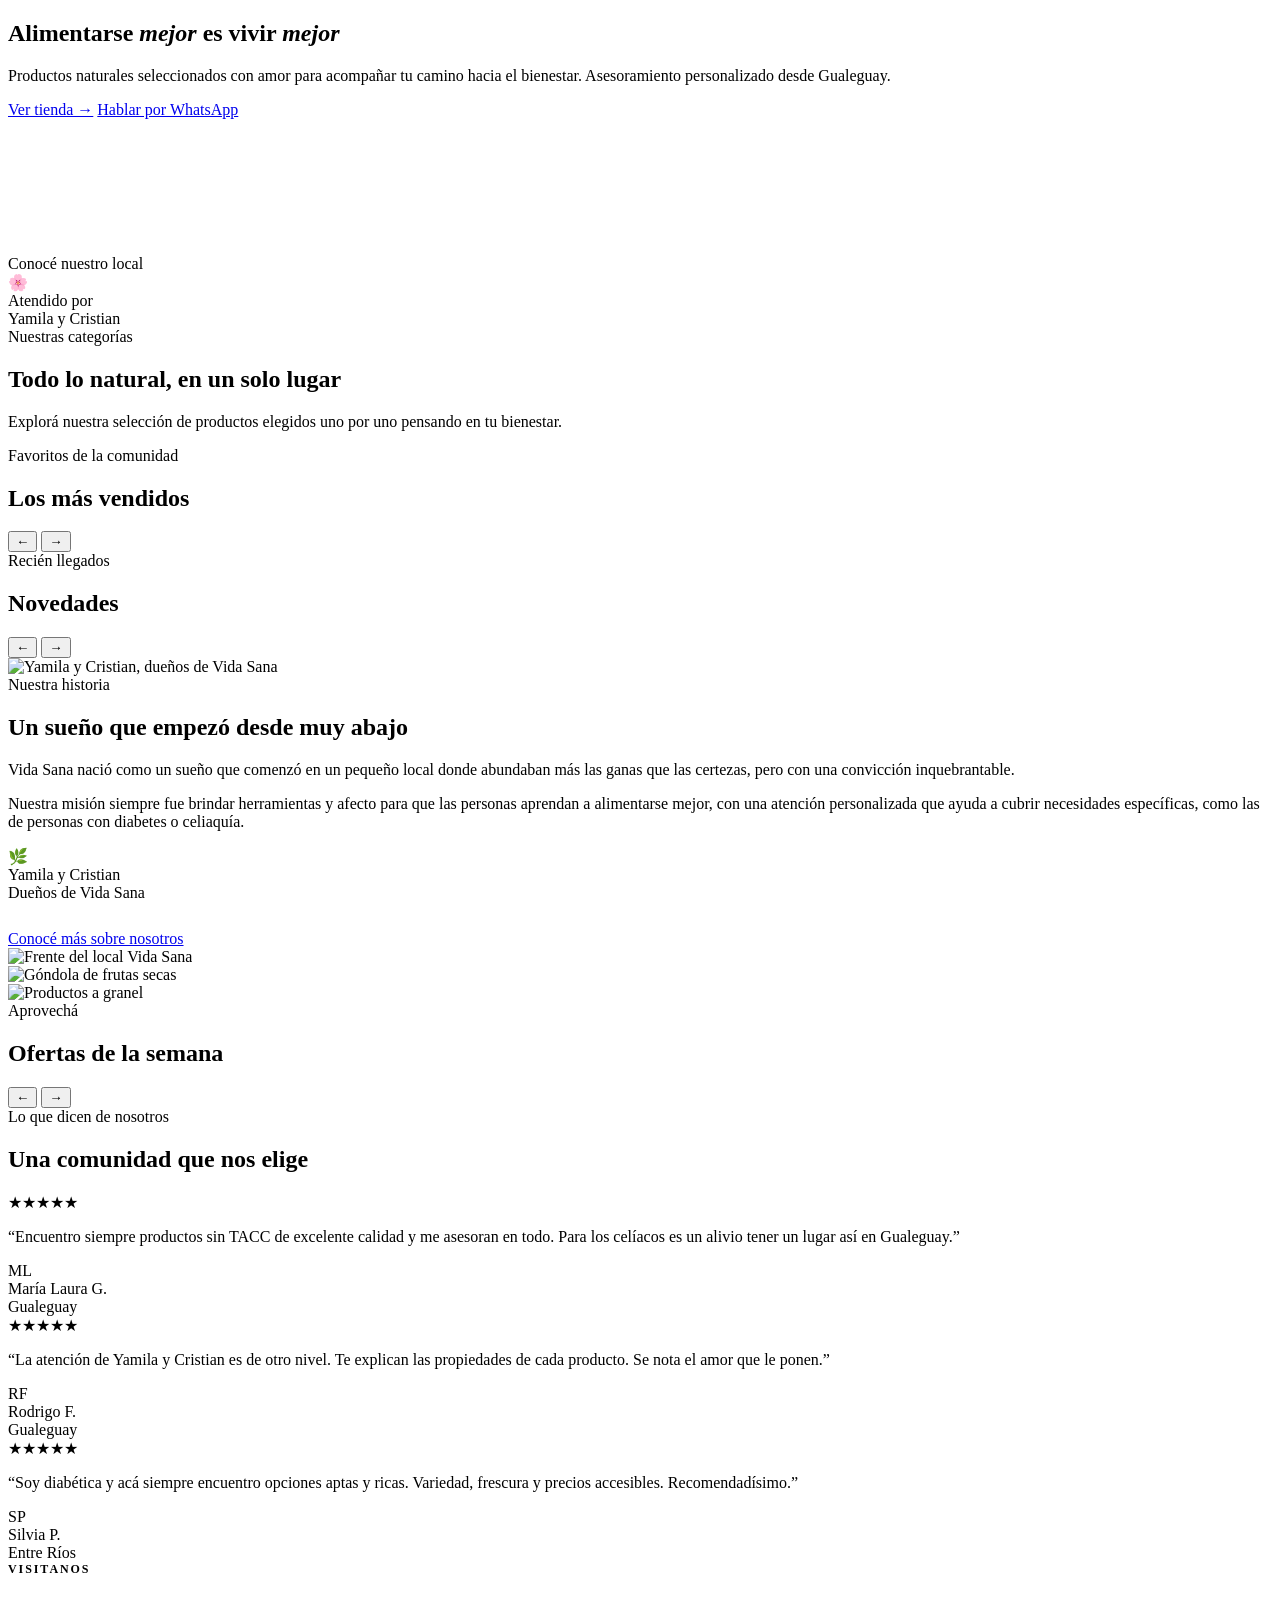
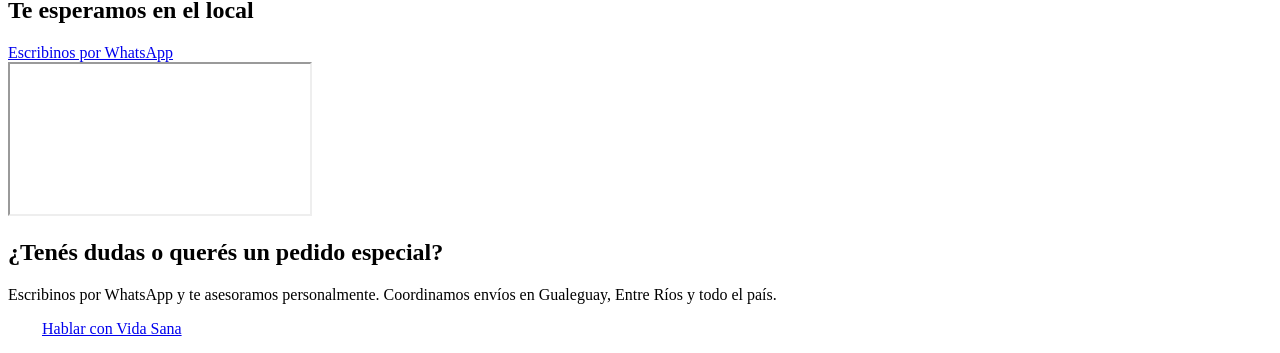
==== index.html @ 163be722 "Add files via upload" ====
<!DOCTYPE html>
<html lang="es-AR">
<head>
<meta charset="UTF-8">
<meta name="viewport" content="width=device-width, initial-scale=1.0">
<title>Vida Sana Almacén Natural · Gualeguay — Alimentarse mejor es vivir mejor</title>
<meta name="description" content="Almacén natural en Gualeguay, Entre Ríos. Frutos secos, semillas, legumbres, cereales, infusiones y más. Envío gratis en Gualeguay desde $20.000.">
<link rel="preconnect" href="https://fonts.googleapis.com">
<link rel="preconnect" href="https://fonts.gstatic.com" crossorigin>
<link href="https://fonts.googleapis.com/css2?family=Cormorant+Garamond:ital,wght@0,400;0,500;0,600;1,400;1,500&family=DM+Sans:ital,opsz,wght@0,9..40,400;0,9..40,500;0,9..40,600;0,9..40,700&display=swap" rel="stylesheet">
<link rel="stylesheet" href="assets/css/style.css">
<link rel="icon" href="assets/img/logo.png">
</head>
<body>
<div id="header-slot"></div>

<!-- ============ HERO ============ -->
<section class="hero">
  <div class="contenedor hero-grid">
    <div class="hero-texto">
      <h1>Alimentarse <em>mejor</em> es vivir <em>mejor</em></h1>
      <p class="subtitulo">Productos naturales seleccionados con amor para acompañar tu camino hacia el bienestar. Asesoramiento personalizado desde Gualeguay.</p>
      <div class="hero-botones">
        <a href="tienda.html" class="btn btn-primario">Ver tienda &rarr;</a>
        <a href="https://wa.me/5493444501788" target="_blank" class="btn btn-secundario">Hablar por WhatsApp</a>
      </div>
    </div>
    <div class="hero-visual">
      <div class="hero-media">
        <span class="etiqueta-flotante"><span class="punto"></span> Conocé nuestro local</span>
        <video autoplay muted loop playsinline poster="assets/img/local-interior.jpg">
          <source src="assets/video/hero.mp4" type="video/mp4">
        </video>
      </div>
      <div class="tarjeta-flotante">
        <div class="avatar">🌸</div>
        <div>
          <div class="t-lbl">Atendido por</div>
          <div class="t-nom">Yamila y Cristian</div>
        </div>
      </div>
    </div>
  </div>
</section>

<!-- ============ BENEFICIOS ============ -->
<section class="beneficios">
  <div class="contenedor beneficios-grid" id="beneficios"></div>
</section>

<!-- ============ CATEGORÍAS ============ -->
<section class="seccion">
  <div class="contenedor">
    <div class="titulo-seccion">
      <span class="kicker">Nuestras categorías</span>
      <h2>Todo lo natural, en un solo lugar</h2>
      <p>Explorá nuestra selección de productos elegidos uno por uno pensando en tu bienestar.</p>
    </div>
    <div class="cats-grid" id="catsGrid"></div>
  </div>
</section>

<!-- ============ MÁS VENDIDOS ============ -->
<section class="seccion seccion-tono">
  <div class="contenedor">
    <div class="seccion-head-flex">
      <div>
        <span class="kicker">Favoritos de la comunidad</span>
        <h2>Los más vendidos</h2>
      </div>
      <div class="carrusel-nav">
        <button onclick="scrollCarrusel('carr-top',-1)" aria-label="Anterior">&larr;</button>
        <button onclick="scrollCarrusel('carr-top',1)" aria-label="Siguiente">&rarr;</button>
      </div>
    </div>
    <div class="carrusel"><div class="carrusel-track" id="carr-top"></div></div>
  </div>
</section>

<!-- ============ NOVEDADES ============ -->
<section class="seccion">
  <div class="contenedor">
    <div class="seccion-head-flex">
      <div>
        <span class="kicker">Recién llegados</span>
        <h2>Novedades</h2>
      </div>
      <div class="carrusel-nav">
        <button onclick="scrollCarrusel('carr-nuevo',-1)" aria-label="Anterior">&larr;</button>
        <button onclick="scrollCarrusel('carr-nuevo',1)" aria-label="Siguiente">&rarr;</button>
      </div>
    </div>
    <div class="carrusel"><div class="carrusel-track" id="carr-nuevo"></div></div>
  </div>
</section>

<!-- ============ NOSOTROS ============ -->
<section class="seccion seccion-tono">
  <div class="contenedor nosotros-grid">
    <div class="nosotros-fotos solo">
      <img src="assets/img/duenos.jpg" alt="Yamila y Cristian, dueños de Vida Sana">
    </div>
    <div class="nosotros-texto">
      <span class="kicker">Nuestra historia</span>
      <h2>Un sueño que empezó desde muy abajo</h2>
      <p>Vida Sana nació como un sueño que comenzó en un pequeño local donde abundaban más las ganas que las certezas, pero con una convicción inquebrantable.</p>
      <p>Nuestra misión siempre fue brindar herramientas y afecto para que las personas aprendan a alimentarse mejor, con una atención personalizada que ayuda a cubrir necesidades específicas, como las de personas con diabetes o celiaquía.</p>
      <div class="firma-duenos">
        <div class="av">🌿</div>
        <div>
          <div class="nom">Yamila y Cristian</div>
          <div class="rol">Dueños de Vida Sana</div>
        </div>
      </div>
      <div style="margin-top:28px"><a href="nosotros.html" class="btn btn-secundario">Conocé más sobre nosotros</a></div>
    </div>
  </div>
  <div class="contenedor">
    <div class="tira-fotos">
      <div class="g-item"><img src="assets/img/fachada.jpg" alt="Frente del local Vida Sana" loading="lazy"></div>
      <div class="g-item"><img src="assets/img/gondola-frutas.jpg" alt="Góndola de frutas secas" loading="lazy"></div>
      <div class="g-item"><img src="assets/img/granel.jpg" alt="Productos a granel" loading="lazy"></div>
    </div>
  </div>
</section>

<!-- ============ OFERTAS ============ -->
<section class="seccion">
  <div class="contenedor">
    <div class="seccion-head-flex">
      <div>
        <span class="kicker">Aprovechá</span>
        <h2>Ofertas de la semana</h2>
      </div>
      <div class="carrusel-nav">
        <button onclick="scrollCarrusel('carr-oferta',-1)" aria-label="Anterior">&larr;</button>
        <button onclick="scrollCarrusel('carr-oferta',1)" aria-label="Siguiente">&rarr;</button>
      </div>
    </div>
    <div class="carrusel"><div class="carrusel-track" id="carr-oferta"></div></div>
  </div>
</section>

<!-- ============ TESTIMONIOS ============ -->
<section class="seccion seccion-tono">
  <div class="contenedor">
    <div class="titulo-seccion">
      <span class="kicker">Lo que dicen de nosotros</span>
      <h2>Una comunidad que nos elige</h2>
    </div>
    <div class="testi-grid">
      <div class="testi-card">
        <div class="testi-stars">★★★★★</div>
        <p>“Encuentro siempre productos sin TACC de excelente calidad y me asesoran en todo. Para los celíacos es un alivio tener un lugar así en Gualeguay.”</p>
        <div class="testi-autor"><div class="av">ML</div><div><div class="nom">María Laura G.</div><div class="loc">Gualeguay</div></div></div>
      </div>
      <div class="testi-card">
        <div class="testi-stars">★★★★★</div>
        <p>“La atención de Yamila y Cristian es de otro nivel. Te explican las propiedades de cada producto. Se nota el amor que le ponen.”</p>
        <div class="testi-autor"><div class="av">RF</div><div><div class="nom">Rodrigo F.</div><div class="loc">Gualeguay</div></div></div>
      </div>
      <div class="testi-card">
        <div class="testi-stars">★★★★★</div>
        <p>“Soy diabética y acá siempre encuentro opciones aptas y ricas. Variedad, frescura y precios accesibles. Recomendadísimo.”</p>
        <div class="testi-autor"><div class="av">SP</div><div><div class="nom">Silvia P.</div><div class="loc">Entre Ríos</div></div></div>
      </div>
    </div>
  </div>
</section>

<!-- ============ UBICACIÓN ============ -->
<section class="seccion">
  <div class="contenedor ubicacion-grid">
    <div class="ubicacion-datos">
      <span class="kicker" style="color:var(--naranja);font-family:var(--sans);text-transform:uppercase;letter-spacing:.16em;font-size:12px;font-weight:600;margin-bottom:14px;display:block">Visitanos</span>
      <h2>Te esperamos en el local</h2>
      <div class="dato-fila" id="d-dir"></div>
      <div class="dato-fila" id="d-hor"></div>
      <div class="dato-fila" id="d-tel"></div>
      <div style="margin-top:14px"><a href="https://wa.me/5493444501788" target="_blank" class="btn btn-primario">Escribinos por WhatsApp</a></div>
    </div>
    <div class="ubicacion-mapa">
      <iframe src="https://www.google.com/maps?q=San+Antonio+Norte+161,+Gualeguay,+Entre+Rios&output=embed" loading="lazy" referrerpolicy="no-referrer-when-downgrade" title="Mapa Vida Sana"></iframe>
    </div>
  </div>
</section>

<!-- ============ CTA FINAL ============ -->
<section class="seccion cta-final">
  <div class="contenedor">
    <h2>¿Tenés dudas o querés un pedido especial?</h2>
    <p>Escribinos por WhatsApp y te asesoramos personalmente. Coordinamos envíos en Gualeguay, Entre Ríos y todo el país.</p>
    <a href="https://wa.me/5493444501788" target="_blank" class="btn btn-primario" style="font-size:1rem;padding:16px 34px">Hablar con Vida Sana</a>
  </div>
</section>

<div id="footer-slot"></div>

<script src="assets/js/site.js"></script>
<script>
  initChrome('inicio');
  // Beneficios
  qs('#beneficios').innerHTML = [
    [IC.envio,'Envío gratis','En Gualeguay desde $20.000'],
    [IC.bolsa,'Retiro en local','San Antonio Norte 161'],
    [IC.tarjeta,'Pagá como quieras','Transferencia, efectivo o MercadoPago'],
    [IC.chat,'Asesoramiento','Te ayudamos a elegir']
  ].map(([ic,t,s])=>`<div class="beneficio">${ic}<div><div class="b-tit">${t}</div><div class="b-sub">${s}</div></div></div>`).join('');
  // Categorías
  qs('#catsGrid').innerHTML = CATS.map(c=>`
    <a href="tienda.html?cat=${c.slug}" class="cat-card">
      <div class="emoji">${c.emoji}</div>
      <div class="cat-nom"><span class="cat-num">${PRODUCTS.filter(p=>p.cat===c.slug).length} productos</span>${c.nom}</div>
    </a>`).join('');
  // Carruseles
  const fill=(id,arr)=> qs('#'+id).innerHTML = arr.map(cardProducto).join('');
  fill('carr-top',    PRODUCTS.filter(p=>p.badge==='top'));
  fill('carr-nuevo',  PRODUCTS.filter(p=>p.badge==='nuevo'));
  fill('carr-oferta', PRODUCTS.filter(p=>p.badge==='oferta'));
  // Datos ubicación
  qs('#d-dir').innerHTML = `${IC.pin}<div><div class="d-tit">Dirección</div><div class="d-txt">${NEGOCIO.dir}</div></div>`;
  qs('#d-hor').innerHTML = `${IC.reloj}<div><div class="d-tit">Horarios</div><div class="d-txt">${NEGOCIO.horario}</div></div>`;
  qs('#d-tel').innerHTML = `${IC.tel}<div><div class="d-tit">Teléfono / WhatsApp</div><div class="d-txt">${NEGOCIO.tel}</div></div>`;
</script>
</body>
</html>
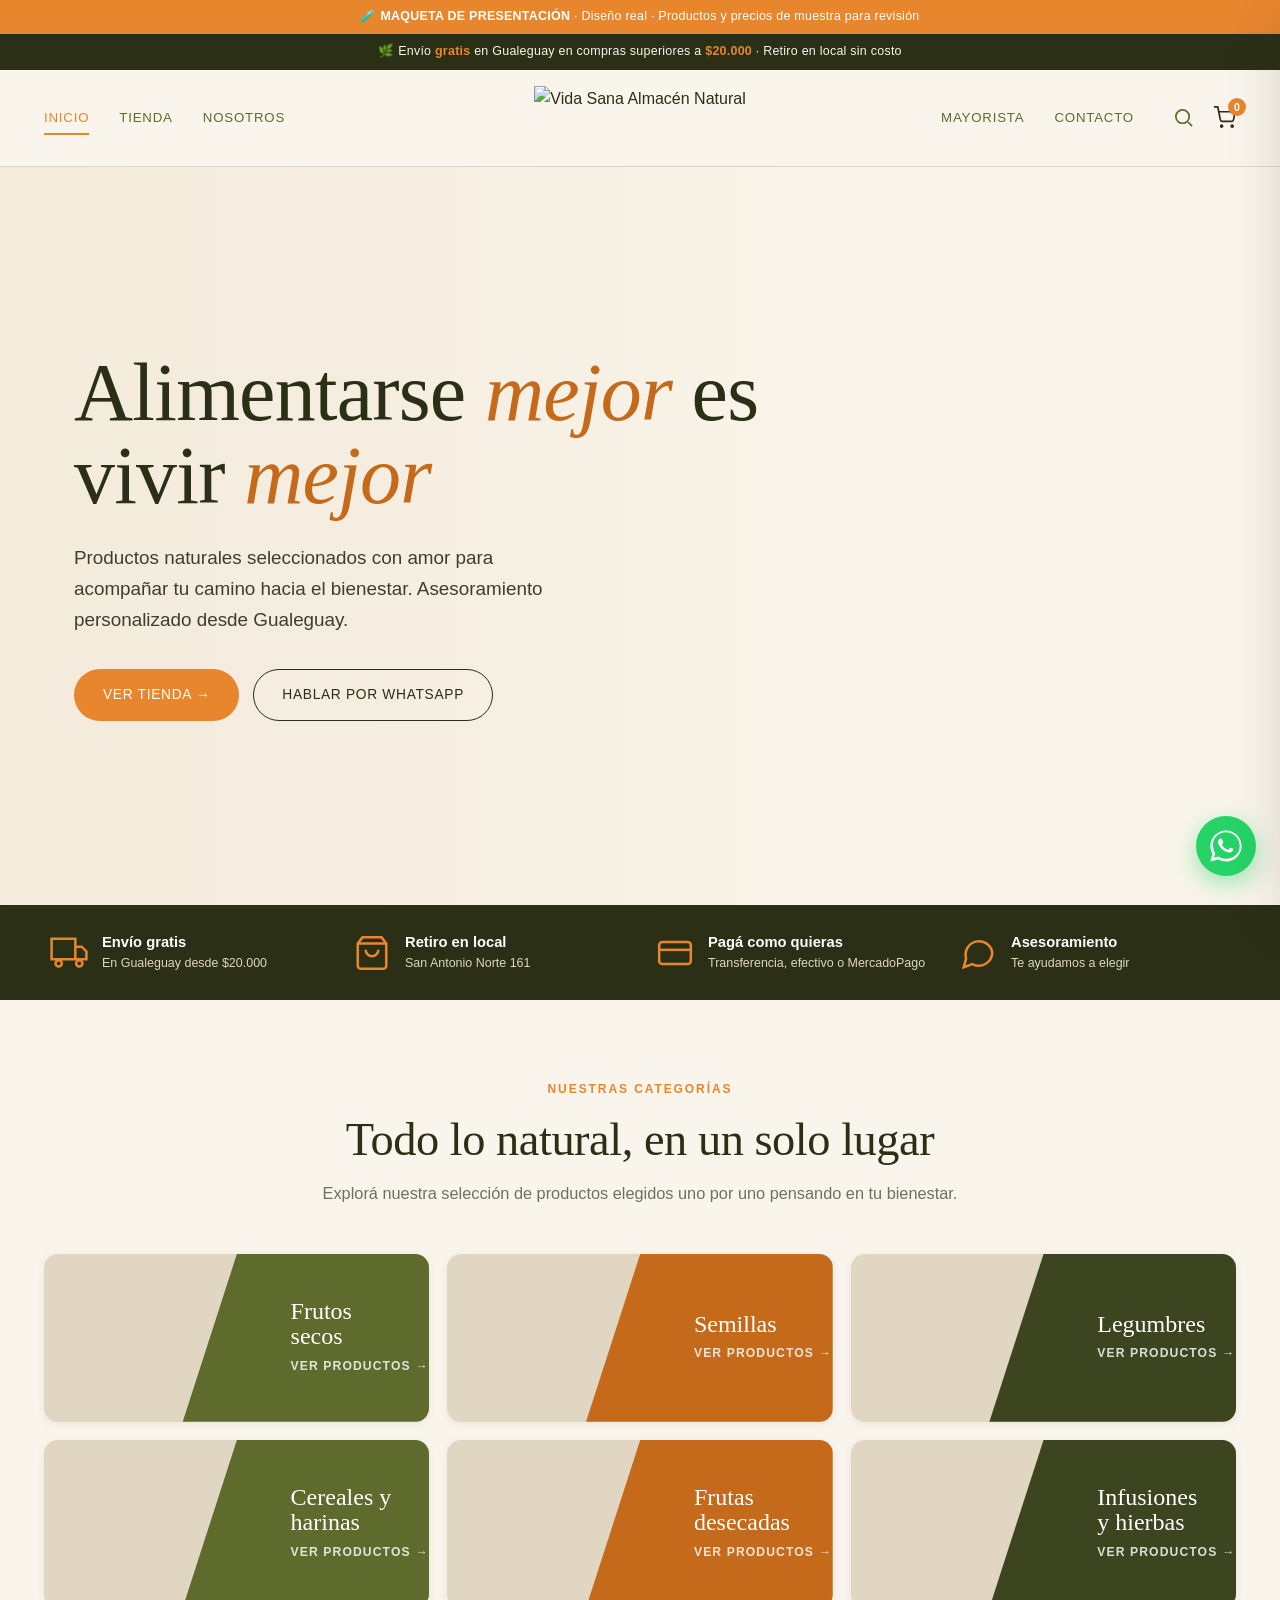
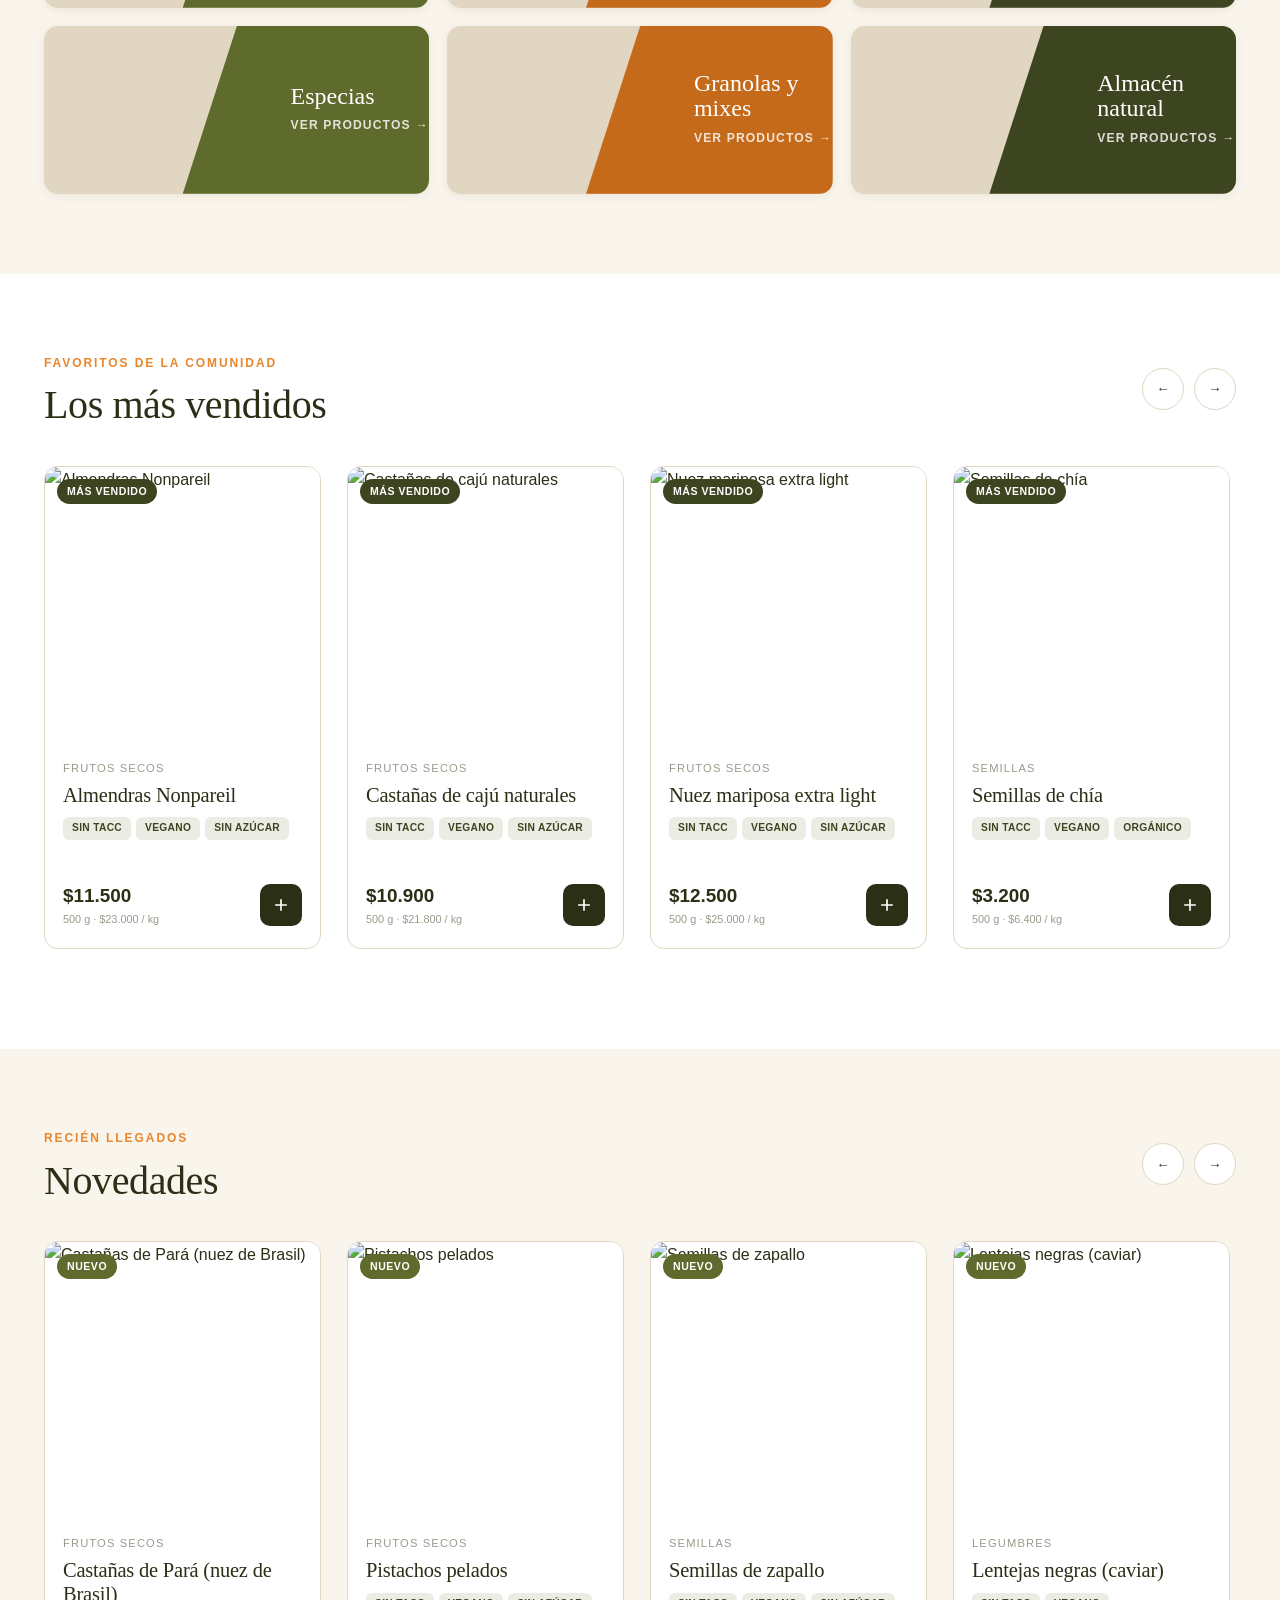
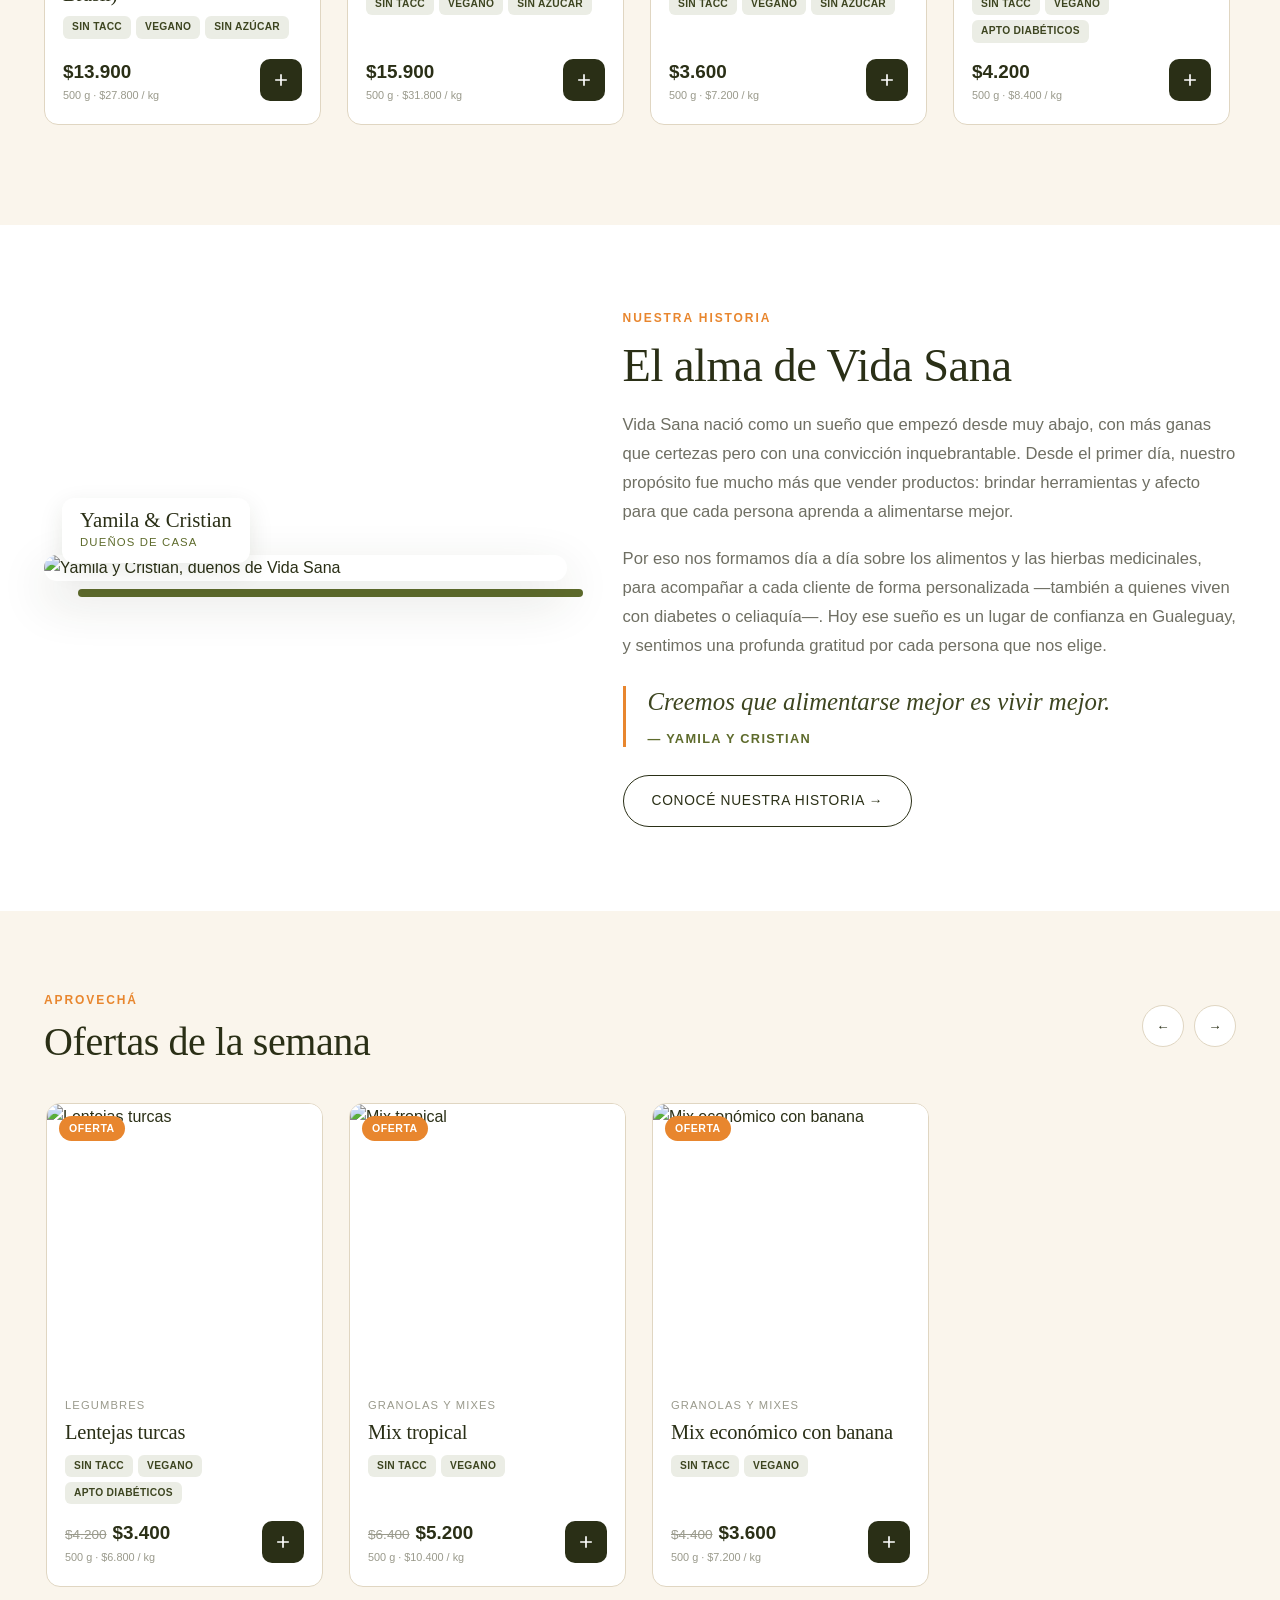
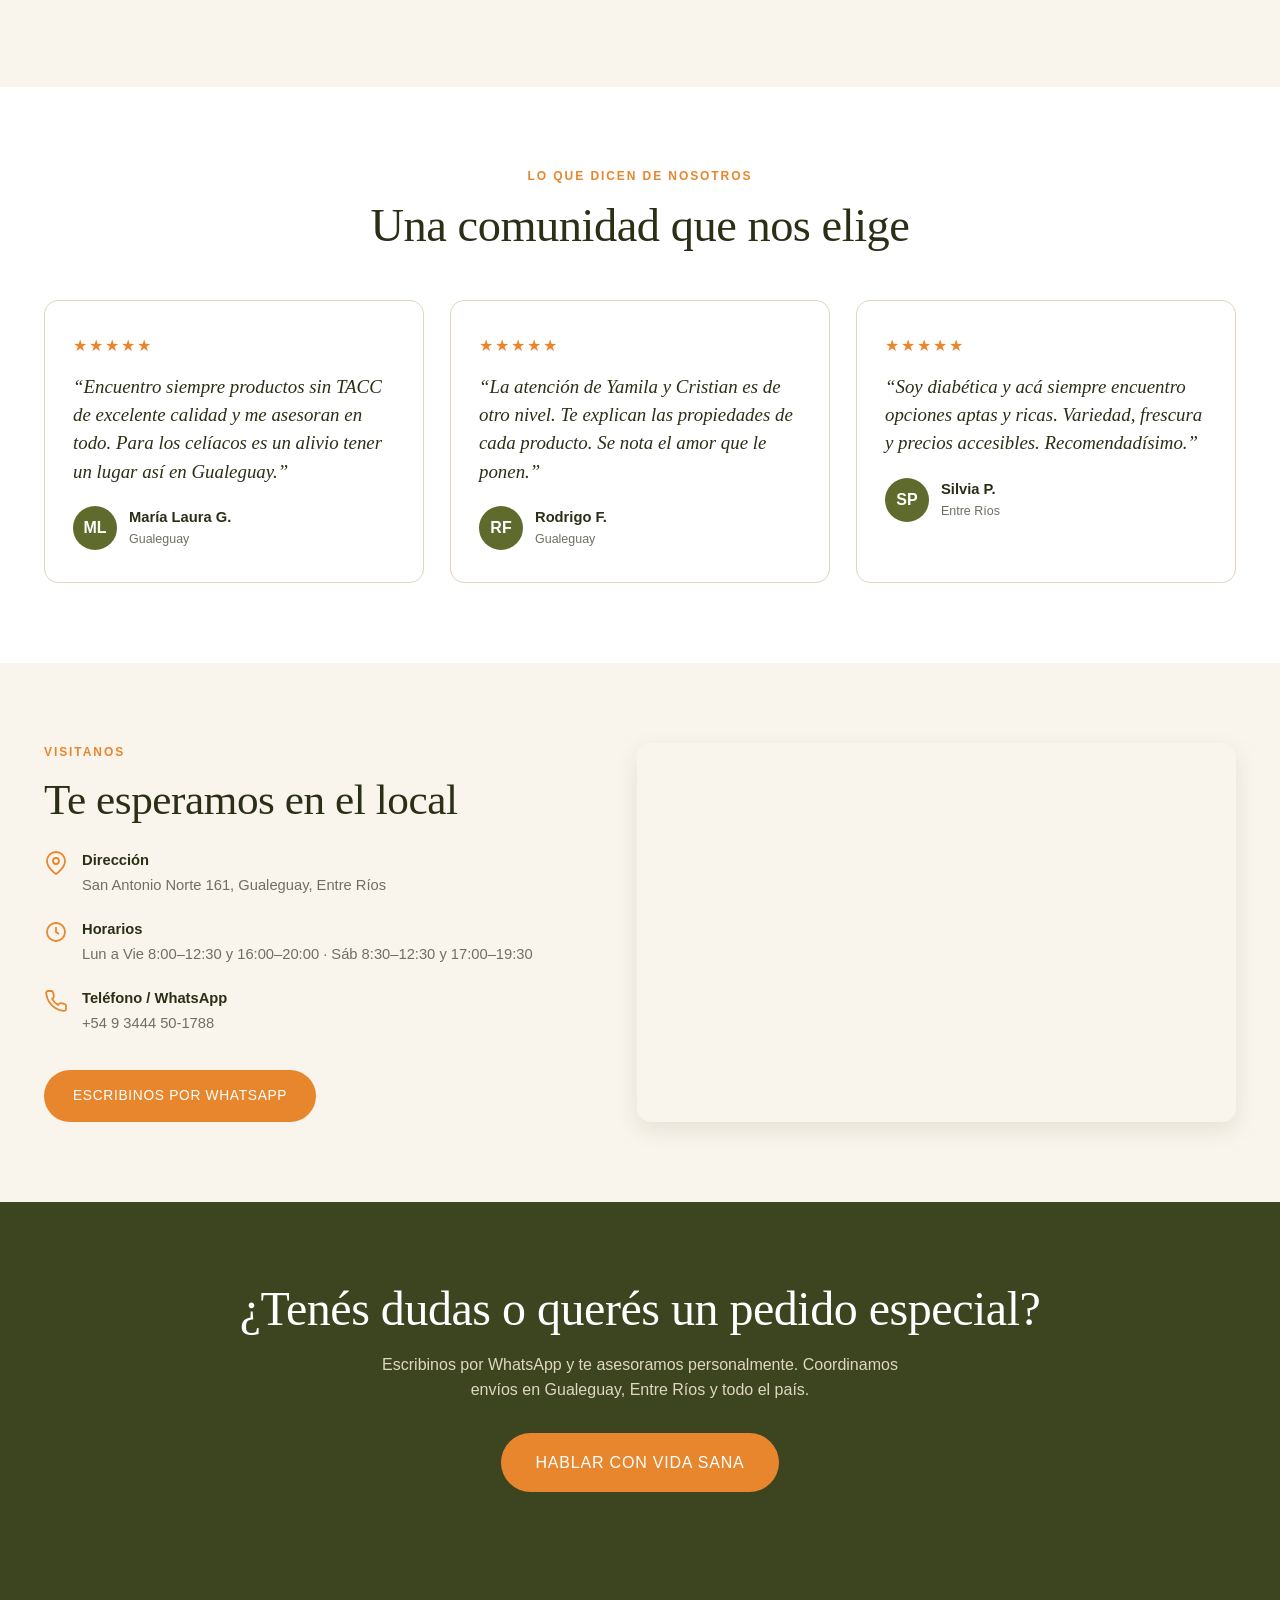
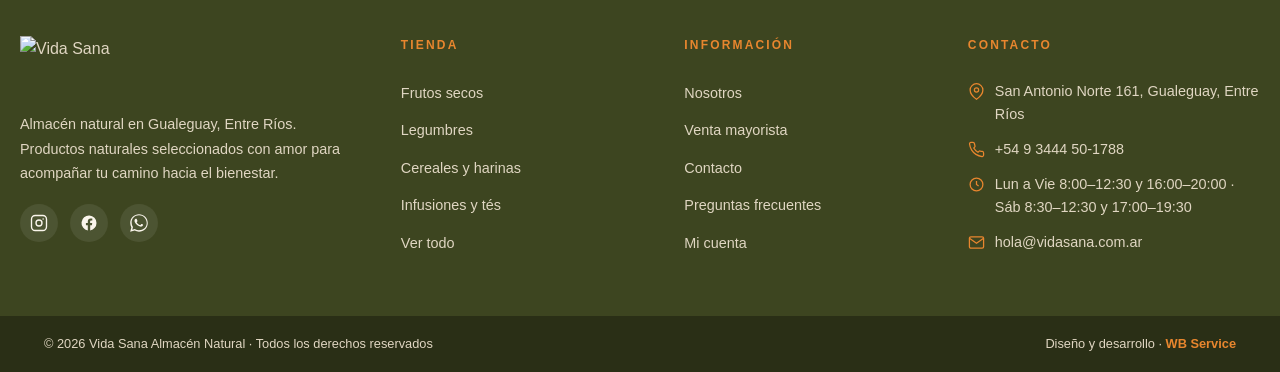
==== commit 875b084e: "jgjg" ====
--- a/index.html
+++ b/index.html
@@ -15,30 +15,13 @@
 <div id="header-slot"></div>
 
 <!-- ============ HERO ============ -->
-<section class="hero">
-  <div class="contenedor hero-grid">
-    <div class="hero-texto">
-      <h1>Alimentarse <em>mejor</em> es vivir <em>mejor</em></h1>
-      <p class="subtitulo">Productos naturales seleccionados con amor para acompañar tu camino hacia el bienestar. Asesoramiento personalizado desde Gualeguay.</p>
-      <div class="hero-botones">
-        <a href="tienda.html" class="btn btn-primario">Ver tienda &rarr;</a>
-        <a href="https://wa.me/5493444501788" target="_blank" class="btn btn-secundario">Hablar por WhatsApp</a>
-      </div>
-    </div>
-    <div class="hero-visual">
-      <div class="hero-media">
-        <span class="etiqueta-flotante"><span class="punto"></span> Conocé nuestro local</span>
-        <video autoplay muted loop playsinline poster="assets/img/local-interior.jpg">
-          <source src="assets/video/hero.mp4" type="video/mp4">
-        </video>
-      </div>
-      <div class="tarjeta-flotante">
-        <div class="avatar">🌸</div>
-        <div>
-          <div class="t-lbl">Atendido por</div>
-          <div class="t-nom">Yamila y Cristian</div>
-        </div>
-      </div>
+<section class="vs-hero" style="background-image:url(assets/img/hero-vidasana.jpg)">
+  <div class="vs-hero-inner">
+    <h1 class="vs-hero-title">Alimentarse <em>mejor</em> es vivir <em>mejor</em></h1>
+    <p class="vs-hero-sub">Productos naturales seleccionados con amor para acompañar tu camino hacia el bienestar. Asesoramiento personalizado desde Gualeguay.</p>
+    <div class="vs-hero-botones">
+      <a href="tienda.html" class="btn btn-primario">Ver tienda &rarr;</a>
+      <a href="https://wa.me/5493444501788" target="_blank" class="btn btn-secundario">Hablar por WhatsApp</a>
     </div>
   </div>
 </section>
@@ -56,7 +39,7 @@
       <h2>Todo lo natural, en un solo lugar</h2>
       <p>Explorá nuestra selección de productos elegidos uno por uno pensando en tu bienestar.</p>
     </div>
-    <div class="cats-grid" id="catsGrid"></div>
+    <div class="vs-cats-grid" id="catsGrid"></div>
   </div>
 </section>
 
@@ -95,31 +78,19 @@
 </section>
 
 <!-- ============ NOSOTROS ============ -->
-<section class="seccion seccion-tono">
-  <div class="contenedor nosotros-grid">
-    <div class="nosotros-fotos solo">
-      <img src="assets/img/duenos.jpg" alt="Yamila y Cristian, dueños de Vida Sana">
-    </div>
-    <div class="nosotros-texto">
-      <span class="kicker">Nuestra historia</span>
-      <h2>Un sueño que empezó desde muy abajo</h2>
-      <p>Vida Sana nació como un sueño que comenzó en un pequeño local donde abundaban más las ganas que las certezas, pero con una convicción inquebrantable.</p>
-      <p>Nuestra misión siempre fue brindar herramientas y afecto para que las personas aprendan a alimentarse mejor, con una atención personalizada que ayuda a cubrir necesidades específicas, como las de personas con diabetes o celiaquía.</p>
-      <div class="firma-duenos">
-        <div class="av">🌿</div>
-        <div>
-          <div class="nom">Yamila y Cristian</div>
-          <div class="rol">Dueños de Vida Sana</div>
-        </div>
-      </div>
-      <div style="margin-top:28px"><a href="nosotros.html" class="btn btn-secundario">Conocé más sobre nosotros</a></div>
-    </div>
-  </div>
-  <div class="contenedor">
-    <div class="tira-fotos">
-      <div class="g-item"><img src="assets/img/fachada.jpg" alt="Frente del local Vida Sana" loading="lazy"></div>
-      <div class="g-item"><img src="assets/img/gondola-frutas.jpg" alt="Góndola de frutas secas" loading="lazy"></div>
-      <div class="g-item"><img src="assets/img/granel.jpg" alt="Productos a granel" loading="lazy"></div>
+<section class="vs-nosotros">
+  <div class="contenedor vs-nosotros-cols">
+    <div class="vs-nosotros-foto">
+      <img src="assets/img/duenos-juntos.jpg" alt="Yamila y Cristian, dueños de Vida Sana">
+      <div class="vs-nosotros-tag"><span class="vs-tag-nom">Yamila &amp; Cristian</span><span class="vs-tag-rol">Dueños de casa</span></div>
+    </div>
+    <div class="vs-nosotros-texto">
+      <span class="vs-kicker-n">Nuestra historia</span>
+      <h2 class="vs-nosotros-h2">El alma de Vida Sana</h2>
+      <p class="vs-nosotros-p">Vida Sana nació como un sueño que empezó desde muy abajo, con más ganas que certezas pero con una convicción inquebrantable. Desde el primer día, nuestro propósito fue mucho más que vender productos: brindar herramientas y afecto para que cada persona aprenda a alimentarse mejor.</p>
+      <p class="vs-nosotros-p">Por eso nos formamos día a día sobre los alimentos y las hierbas medicinales, para acompañar a cada cliente de forma personalizada —también a quienes viven con diabetes o celiaquía—. Hoy ese sueño es un lugar de confianza en Gualeguay, y sentimos una profunda gratitud por cada persona que nos elige.</p>
+      <div class="vs-nosotros-quote">Creemos que alimentarse mejor es vivir mejor.<span class="vs-nosotros-firma">— Yamila y Cristian</span></div>
+      <a href="nosotros.html" class="btn btn-secundario">Conocé nuestra historia &rarr;</a>
     </div>
   </div>
 </section>
@@ -206,11 +177,12 @@
     [IC.tarjeta,'Pagá como quieras','Transferencia, efectivo o MercadoPago'],
     [IC.chat,'Asesoramiento','Te ayudamos a elegir']
   ].map(([ic,t,s])=>`<div class="beneficio">${ic}<div><div class="b-tit">${t}</div><div class="b-sub">${s}</div></div></div>`).join('');
-  // Categorías
-  qs('#catsGrid').innerHTML = CATS.map(c=>`
-    <a href="tienda.html?cat=${c.slug}" class="cat-card">
-      <div class="emoji">${c.emoji}</div>
-      <div class="cat-nom"><span class="cat-num">${PRODUCTS.filter(p=>p.cat===c.slug).length} productos</span>${c.nom}</div>
+  // Categorías (tarjetas diagonales con foto)
+  const PANEL = ['#5E6B2C','#C46A1A','#3D4520'];
+  qs('#catsGrid').innerHTML = CATS.map((c,i)=>`
+    <a href="tienda.html?cat=${c.slug}" class="vs-cat-card" style="--panel:${PANEL[i%3]}">
+      <span class="vs-cat-foto" style="background-image:url(assets/img/cat-${c.slug}.jpg)"></span>
+      <span class="vs-cat-panel"><span class="vs-cat-nom">${c.nom}</span><span class="vs-cat-ver">Ver productos &rarr;</span></span>
     </a>`).join('');
   // Carruseles
   const fill=(id,arr)=> qs('#'+id).innerHTML = arr.map(cardProducto).join('');
@@ -221,6 +193,23 @@
   qs('#d-dir').innerHTML = `${IC.pin}<div><div class="d-tit">Dirección</div><div class="d-txt">${NEGOCIO.dir}</div></div>`;
   qs('#d-hor').innerHTML = `${IC.reloj}<div><div class="d-tit">Horarios</div><div class="d-txt">${NEGOCIO.horario}</div></div>`;
   qs('#d-tel').innerHTML = `${IC.tel}<div><div class="d-tit">Teléfono / WhatsApp</div><div class="d-txt">${NEGOCIO.tel}</div></div>`;
+
+  // Animaciones de entrada al scrollear
+  (function(){
+    if(!('IntersectionObserver' in window)) return;
+    document.body.classList.add('vs-anim');
+    var sels = ['.vs-hero-title','.vs-hero-sub','.vs-hero-botones','.titulo-seccion','.seccion-head-flex','.vs-cat-card','.beneficio','.vs-nosotros-foto','.vs-nosotros-texto','.testi-card','.ubicacion-datos'];
+    var els = [];
+    sels.forEach(function(s){ qsa(s).forEach(function(el){ el.classList.add('vs-reveal'); els.push(el); }); });
+    ['#catsGrid','#beneficios'].forEach(function(g){
+      var grid = qs(g); if(!grid) return;
+      Array.prototype.forEach.call(grid.children, function(c,i){ c.style.transitionDelay=(i*0.06)+'s'; });
+    });
+    var obs = new IntersectionObserver(function(entries){
+      entries.forEach(function(e){ if(e.isIntersecting){ e.target.classList.add('vs-in'); obs.unobserve(e.target); } });
+    }, { threshold:0.12, rootMargin:'0px 0px -8% 0px' });
+    els.forEach(function(el){ obs.observe(el); });
+  })();
 </script>
 </body>
 </html>
--- a/assets/css/style.css
+++ b/assets/css/style.css
@@ -0,0 +1,689 @@
+/* =====================================================================
+   VIDA SANA · ALMACÉN NATURAL — MAQUETA (HTML/CSS/JS)
+   Réplica fiel del desarrollo previsto en WordPress + Blocksy + WooCommerce
+   Paleta y tipografías idénticas al proyecto real.
+   ===================================================================== */
+
+:root{
+  /* Paleta global (la misma cargada en Blocksy) */
+  --naranja:        #E8862E;
+  --naranja-osc:    #C46A1A;
+  --oliva:          #5E6B2C;
+  --oliva-osc:      #3D4520;
+  --verde-osc:      #2A2F16;
+  --crema:          #FAF5EC;
+  --crema-osc:      #E0D6C2;
+  --blanco:         #ffffff;
+  --gris:           #6f6f63;
+  --gris-claro:     #9a9a8c;
+
+  --serif: 'Cormorant Garamond', Georgia, serif;
+  --sans:  'DM Sans', -apple-system, BlinkMacSystemFont, sans-serif;
+
+  --sombra-sm: 0 2px 8px rgba(42,47,22,.08);
+  --sombra-md: 0 8px 24px rgba(42,47,22,.10);
+  --sombra-lg: 0 18px 50px rgba(42,47,22,.16);
+  --radio: 14px;
+  --max: 1240px;
+  --header-h: 96px;
+}
+
+*{ box-sizing:border-box; margin:0; padding:0; }
+html{ scroll-behavior:smooth; }
+body{
+  font-family:var(--sans);
+  color:var(--verde-osc);
+  background:var(--crema);
+  line-height:1.6;
+  -webkit-font-smoothing:antialiased;
+  overflow-x:hidden;
+}
+img{ max-width:100%; display:block; }
+a{ color:inherit; text-decoration:none; }
+button{ font-family:inherit; cursor:pointer; border:none; background:none; }
+h1,h2,h3,h4{ font-family:var(--serif); font-weight:500; line-height:1.12; letter-spacing:-.01em; color:var(--verde-osc); }
+em{ color:var(--naranja); font-style:italic; }
+
+.contenedor{ width:100%; max-width:var(--max); margin:0 auto; padding:0 24px; }
+.seccion{ padding:80px 0; }
+.seccion-tono{ background:var(--blanco); }
+
+/* ---- Encabezado de sección ---- */
+.titulo-seccion{ text-align:center; max-width:640px; margin:0 auto 48px; }
+.titulo-seccion .kicker{
+  font-family:var(--sans); text-transform:uppercase; letter-spacing:.16em;
+  font-size:12px; font-weight:600; color:var(--naranja); margin-bottom:14px; display:block;
+}
+.titulo-seccion h2{ font-size:clamp(2rem,4vw,2.9rem); margin-bottom:14px; }
+.titulo-seccion p{ color:var(--gris); font-size:1.02rem; }
+
+/* ---- Botones ---- */
+.btn{
+  display:inline-flex; align-items:center; gap:9px;
+  font-family:var(--sans); font-weight:500; font-size:.86rem;
+  text-transform:uppercase; letter-spacing:.05em;
+  padding:14px 28px; border-radius:999px; transition:.22s ease;
+  border:1.5px solid transparent; white-space:nowrap;
+}
+.btn-primario{ background:var(--naranja); color:#fff; }
+.btn-primario:hover{ background:var(--naranja-osc); transform:translateY(-2px); box-shadow:var(--sombra-md); }
+.btn-secundario{ background:transparent; border-color:var(--verde-osc); color:var(--verde-osc); }
+.btn-secundario:hover{ background:var(--verde-osc); color:#fff; }
+.btn-verde{ background:var(--oliva); color:#fff; }
+.btn-verde:hover{ background:var(--oliva-osc); }
+.btn-bloque{ width:100%; justify-content:center; }
+.btn-sm{ padding:10px 20px; font-size:.78rem; }
+
+/* =====================================================================
+   BARRA SUPERIOR + HEADER  (réplica del header Blocksy del proyecto)
+   ===================================================================== */
+.barra-superior{
+  background:var(--verde-osc); color:var(--crema);
+  font-size:.78rem; text-align:center; padding:8px 16px; letter-spacing:.02em;
+}
+.barra-superior strong{ color:var(--naranja); font-weight:600; }
+
+/* El slot no debe crear un bloque contenedor: así el header sticky
+   se fija respecto a toda la página y no solo dentro del slot. */
+#header-slot{ display:contents; }
+
+.site-header{
+  position:sticky; top:0; z-index:900; background:var(--crema);
+  border-bottom:1px solid var(--crema-osc);
+  transition:transform .35s ease, box-shadow .3s ease;
+}
+.site-header.oculto{ transform:translateY(-100%); }
+.site-header.scrolled{ box-shadow:var(--sombra-sm); }
+.header-inner{
+  max-width:var(--max); margin:0 auto; padding:0 24px;
+  height:var(--header-h);
+  display:grid; grid-template-columns:1fr auto 1fr; align-items:center; gap:20px;
+}
+.nav-menu{ display:flex; gap:30px; align-items:center; list-style:none; }
+.nav-menu a{
+  font-family:var(--sans); font-weight:500; font-size:.83rem; text-transform:uppercase;
+  letter-spacing:.06em; color:var(--oliva); position:relative; padding:6px 0;
+}
+.nav-menu a::after{
+  content:''; position:absolute; left:0; bottom:0; width:0; height:2px;
+  background:var(--naranja); transition:width .25s ease;
+}
+.nav-menu a:hover,.nav-menu a.activo{ color:var(--naranja); }
+.nav-menu a:hover::after,.nav-menu a.activo::after{ width:100%; }
+.nav-derecha{ justify-content:flex-end; }
+
+.header-logo{ display:flex; justify-content:center; }
+.header-logo img{ height:64px; width:auto; }
+
+.header-iconos{ display:flex; align-items:center; gap:18px; margin-left:8px; }
+.icono-btn{ position:relative; color:var(--verde-osc); display:flex; }
+.icono-btn:hover{ color:var(--naranja); }
+.icono-btn svg{ width:23px; height:23px; }
+.cart-count{
+  position:absolute; top:-8px; right:-10px; background:var(--naranja); color:#fff;
+  font-family:var(--sans); font-size:.66rem; font-weight:700; min-width:18px; height:18px;
+  border-radius:999px; display:flex; align-items:center; justify-content:center; padding:0 4px;
+}
+.menu-toggle{ display:none; color:var(--verde-osc); }
+.menu-toggle svg{ width:28px; height:28px; }
+
+/* =====================================================================
+   HERO
+   ===================================================================== */
+.hero{ position:relative; background:var(--crema); padding:80px 0; overflow:hidden; }
+.hero::before,.hero::after{
+  content:''; position:absolute; width:340px; height:340px; opacity:.06;
+  background:radial-gradient(circle, var(--oliva) 0%, transparent 70%);
+  border-radius:50%;
+}
+.hero::before{ top:-80px; left:-90px; }
+.hero::after{ bottom:-110px; right:-90px; background:radial-gradient(circle, var(--naranja) 0%, transparent 70%); }
+.hero-grid{ display:grid; grid-template-columns:1fr 1fr; gap:60px; align-items:center; position:relative; z-index:2; }
+
+.pildora{
+  display:inline-flex; align-items:center; gap:9px;
+  background:rgba(94,107,44,.10); color:var(--oliva-osc);
+  font-family:var(--sans); font-size:12px; font-weight:600;
+  text-transform:uppercase; letter-spacing:.08em;
+  padding:8px 16px; border-radius:999px; margin-bottom:26px;
+}
+.pildora .punto{ width:8px; height:8px; border-radius:50%; background:var(--oliva); }
+.hero h1{ font-size:clamp(2.6rem,5.2vw,4.2rem); margin-bottom:22px; }
+.hero .subtitulo{ color:var(--gris); max-width:440px; margin-bottom:34px; font-size:1.06rem; }
+.hero-botones{ display:flex; gap:14px; flex-wrap:wrap; margin-bottom:40px; }
+.hero-stats{ display:flex; gap:34px; padding-top:28px; border-top:1px solid var(--crema-osc); }
+.hero-stats .num{ font-family:var(--serif); font-size:2rem; color:var(--naranja); line-height:1; }
+.hero-stats .lbl{ font-size:.82rem; color:var(--gris); margin-top:6px; }
+
+.hero-visual{ position:relative; }
+.hero-media{
+  position:relative; aspect-ratio:4/5; border-radius:16px; overflow:hidden;
+  box-shadow:var(--sombra-lg); background:var(--oliva);
+}
+.hero-media video,.hero-media img{ width:100%; height:100%; object-fit:cover; }
+.etiqueta-flotante{
+  position:absolute; top:18px; left:18px; z-index:3;
+  background:rgba(255,255,255,.92); backdrop-filter:blur(4px);
+  padding:7px 14px; border-radius:999px; font-size:.76rem; font-weight:600;
+  display:flex; align-items:center; gap:8px; box-shadow:var(--sombra-sm);
+}
+.etiqueta-flotante .punto{ width:8px; height:8px; border-radius:50%; background:var(--naranja); }
+.tarjeta-flotante{
+  position:absolute; bottom:-22px; right:-22px; z-index:3;
+  background:#fff; border-radius:12px; padding:14px 18px; display:flex; align-items:center; gap:12px;
+  box-shadow:var(--sombra-md);
+}
+.tarjeta-flotante .avatar{
+  width:46px; height:46px; border-radius:50%; background:var(--crema);
+  display:flex; align-items:center; justify-content:center; font-size:1.4rem; flex-shrink:0;
+}
+.tarjeta-flotante .t-lbl{ font-size:.72rem; color:var(--gris); }
+.tarjeta-flotante .t-nom{ font-family:var(--serif); font-size:1.05rem; color:var(--verde-osc); }
+
+/* =====================================================================
+   BARRA DE BENEFICIOS
+   ===================================================================== */
+.beneficios{ background:var(--verde-osc); }
+.beneficios-grid{ display:grid; grid-template-columns:repeat(4,1fr); gap:20px; }
+.beneficio{ display:flex; gap:14px; align-items:center; color:var(--crema); padding:26px 6px; }
+.beneficio svg{ width:38px; height:38px; color:var(--naranja); flex-shrink:0; }
+.beneficio .b-tit{ font-family:var(--sans); font-weight:600; font-size:.92rem; color:#fff; }
+.beneficio .b-sub{ font-size:.78rem; color:var(--crema-osc); }
+
+/* =====================================================================
+   CATEGORÍAS
+   ===================================================================== */
+.cats-grid{ display:grid; grid-template-columns:repeat(4,1fr); gap:18px; }
+.cat-card{
+  position:relative; border-radius:var(--radio); overflow:hidden; aspect-ratio:1/1;
+  background:var(--oliva); box-shadow:var(--sombra-sm); transition:.25s ease;
+}
+.cat-card:hover{ transform:translateY(-4px); box-shadow:var(--sombra-md); }
+.cat-card .emoji{ font-size:3rem; position:absolute; inset:0; display:flex; align-items:center; justify-content:center; }
+.cat-card::after{ content:''; position:absolute; inset:0; background:linear-gradient(180deg,transparent 40%,rgba(42,47,22,.78) 100%); }
+.cat-card .cat-nom{
+  position:absolute; left:0; right:0; bottom:0; z-index:2; padding:16px;
+  color:#fff; font-family:var(--serif); font-size:1.3rem; text-align:center;
+}
+.cat-card .cat-num{ display:block; font-family:var(--sans); font-size:.72rem; color:var(--crema-osc); text-transform:uppercase; letter-spacing:.08em; }
+
+/* =====================================================================
+   PRODUCTOS — tarjeta estilo WooCommerce
+   ===================================================================== */
+.prod-grid{ display:grid; grid-template-columns:repeat(4,1fr); gap:26px; }
+.prod-card{
+  background:#fff; border-radius:var(--radio); overflow:hidden; position:relative;
+  border:1px solid var(--crema-osc); transition:.25s ease; display:flex; flex-direction:column;
+}
+.prod-card:hover{ transform:translateY(-5px); box-shadow:var(--sombra-md); border-color:transparent; }
+.prod-thumb{ position:relative; aspect-ratio:1/1; overflow:hidden; background:#fff; }
+.prod-thumb img{ width:100%; height:100%; object-fit:cover; transition:.4s ease; }
+.prod-card:hover .prod-thumb img{ transform:scale(1.05); }
+.prod-badges{ position:absolute; top:12px; left:12px; display:flex; flex-direction:column; gap:6px; z-index:2; }
+.badge{
+  font-family:var(--sans); font-size:.66rem; font-weight:700; text-transform:uppercase;
+  letter-spacing:.05em; padding:4px 10px; border-radius:999px; color:#fff;
+}
+.badge-oferta{ background:var(--naranja); }
+.badge-nuevo{ background:var(--oliva); }
+.badge-top{ background:var(--oliva-osc); }
+.prod-fav{
+  position:absolute; top:12px; right:12px; z-index:2; width:34px; height:34px; border-radius:50%;
+  background:rgba(255,255,255,.9); display:flex; align-items:center; justify-content:center; color:var(--gris);
+  opacity:0; transition:.2s; box-shadow:var(--sombra-sm);
+}
+.prod-card:hover .prod-fav{ opacity:1; }
+.prod-fav:hover{ color:var(--naranja); }
+.prod-info{ padding:18px 18px 20px; display:flex; flex-direction:column; flex:1; }
+.prod-cat{ font-family:var(--sans); font-size:.7rem; text-transform:uppercase; letter-spacing:.1em; color:var(--gris-claro); margin-bottom:6px; }
+.prod-nom{ font-family:var(--serif); font-size:1.28rem; line-height:1.15; margin-bottom:10px; }
+.prod-nom a:hover{ color:var(--naranja); }
+.prod-attrs{ display:flex; flex-wrap:wrap; gap:5px; margin-bottom:14px; }
+.attr-chip{
+  font-family:var(--sans); font-size:.64rem; font-weight:600; color:var(--oliva-osc);
+  background:rgba(94,107,44,.12); padding:3px 9px; border-radius:6px; text-transform:uppercase; letter-spacing:.03em;
+}
+.prod-precio-row{ margin-top:auto; display:flex; align-items:center; justify-content:space-between; gap:10px; }
+.prod-precio{ font-family:var(--sans); font-weight:700; font-size:1.18rem; color:var(--verde-osc); }
+.prod-precio .tachado{ font-size:.85rem; color:var(--gris-claro); text-decoration:line-through; font-weight:400; margin-right:6px; }
+.prod-precio .x-unidad{ display:block; font-size:.68rem; font-weight:400; color:var(--gris-claro); }
+.btn-agregar{
+  background:var(--verde-osc); color:#fff; width:42px; height:42px; border-radius:10px;
+  display:flex; align-items:center; justify-content:center; transition:.2s; flex-shrink:0;
+}
+.btn-agregar:hover{ background:var(--naranja); transform:scale(1.06); }
+.btn-agregar svg{ width:20px; height:20px; }
+
+/* Carrusel horizontal */
+.carrusel{ position:relative; }
+.carrusel-track{
+  display:grid; grid-auto-flow:column; grid-auto-columns:calc(25% - 20px); gap:26px;
+  overflow-x:auto; scroll-snap-type:x mandatory; padding:6px 2px 20px; scroll-behavior:smooth;
+}
+.carrusel-track::-webkit-scrollbar{ height:6px; }
+.carrusel-track::-webkit-scrollbar-thumb{ background:var(--crema-osc); border-radius:99px; }
+.carrusel-track > *{ scroll-snap-align:start; }
+.carrusel-nav{ display:flex; gap:10px; justify-content:flex-end; margin-bottom:18px; }
+.carrusel-nav button{
+  width:42px; height:42px; border-radius:50%; border:1.5px solid var(--crema-osc);
+  display:flex; align-items:center; justify-content:center; color:var(--verde-osc); transition:.2s; background:#fff;
+}
+.carrusel-nav button:hover{ background:var(--verde-osc); color:#fff; border-color:var(--verde-osc); }
+.seccion-head-flex{ display:flex; justify-content:space-between; align-items:flex-end; margin-bottom:32px; gap:20px; flex-wrap:wrap; }
+.seccion-head-flex .kicker{ font-family:var(--sans); text-transform:uppercase; letter-spacing:.16em; font-size:12px; font-weight:600; color:var(--naranja); margin-bottom:10px; display:block; }
+.seccion-head-flex h2{ font-size:clamp(1.8rem,3.4vw,2.5rem); }
+
+/* =====================================================================
+   NOSOTROS (bloque home)
+   ===================================================================== */
+.nosotros-grid{ display:grid; grid-template-columns:1fr 1fr; gap:56px; align-items:center; }
+.nosotros-fotos{ position:relative; }
+.nosotros-fotos img{ border-radius:var(--radio); box-shadow:var(--sombra-md); }
+.nosotros-fotos .foto-2{
+  position:absolute; width:48%; bottom:-26px; right:-20px; border:6px solid var(--crema);
+}
+/* Variante de una sola foto (ej: Yamila y Cristian, sin superposición) */
+.nosotros-fotos.solo img{ width:100%; }
+
+/* ---- Galería del local (sobria, sin saturar) ---- */
+.galeria-local{ display:grid; grid-template-columns:repeat(4,1fr); gap:16px; }
+.galeria-local .g-item{ position:relative; border-radius:var(--radio); overflow:hidden; aspect-ratio:1/1; box-shadow:var(--sombra-sm); }
+.galeria-local .g-item.wide{ grid-column:span 2; aspect-ratio:16/10; }
+.galeria-local .g-item img{ width:100%; height:100%; object-fit:cover; transition:transform .5s ease; }
+.galeria-local .g-item:hover img{ transform:scale(1.07); }
+.galeria-local .g-cap{ position:absolute; left:0; right:0; bottom:0; padding:24px 14px 12px; color:#fff; font-family:var(--sans); font-size:.78rem; font-weight:600; letter-spacing:.02em; background:linear-gradient(transparent,rgba(42,47,22,.7)); opacity:0; transition:.25s; }
+.galeria-local .g-item:hover .g-cap{ opacity:1; }
+/* tira de 3 fotos para la Home */
+.tira-fotos{ display:grid; grid-template-columns:repeat(3,1fr); gap:16px; margin-top:48px; }
+.tira-fotos .g-item{ position:relative; border-radius:var(--radio); overflow:hidden; aspect-ratio:4/3; box-shadow:var(--sombra-sm); }
+.tira-fotos .g-item img{ width:100%; height:100%; object-fit:cover; transition:transform .5s ease; }
+.tira-fotos .g-item:hover img{ transform:scale(1.07); }
+@media (max-width:860px){
+  .galeria-local{ grid-template-columns:repeat(2,1fr); }
+  .galeria-local .g-item.wide{ grid-column:span 2; aspect-ratio:16/9; }
+  .tira-fotos{ grid-template-columns:1fr; }
+}
+.nosotros-texto .kicker{ font-family:var(--sans); text-transform:uppercase; letter-spacing:.16em; font-size:12px; font-weight:600; color:var(--naranja); margin-bottom:14px; display:block; }
+.nosotros-texto h2{ font-size:clamp(2rem,3.6vw,2.7rem); margin-bottom:20px; }
+.nosotros-texto p{ color:var(--gris); margin-bottom:16px; }
+.firma-duenos{ display:flex; align-items:center; gap:14px; margin-top:26px; }
+.firma-duenos .av{ width:54px; height:54px; border-radius:50%; background:var(--crema-osc); display:flex; align-items:center; justify-content:center; font-size:1.5rem; }
+.firma-duenos .nom{ font-family:var(--serif); font-size:1.25rem; }
+.firma-duenos .rol{ font-size:.8rem; color:var(--gris); }
+
+/* =====================================================================
+   TESTIMONIOS
+   ===================================================================== */
+.testi-grid{ display:grid; grid-template-columns:repeat(3,1fr); gap:26px; }
+.testi-card{ background:#fff; border-radius:var(--radio); padding:32px 28px; border:1px solid var(--crema-osc); }
+.testi-stars{ color:var(--naranja); margin-bottom:14px; letter-spacing:2px; }
+.testi-card p{ font-family:var(--serif); font-size:1.18rem; line-height:1.5; color:var(--verde-osc); margin-bottom:20px; font-style:italic; }
+.testi-autor{ display:flex; align-items:center; gap:12px; }
+.testi-autor .av{ width:44px; height:44px; border-radius:50%; background:var(--oliva); color:#fff; display:flex; align-items:center; justify-content:center; font-weight:600; font-family:var(--sans); }
+.testi-autor .nom{ font-weight:600; font-size:.92rem; }
+.testi-autor .loc{ font-size:.78rem; color:var(--gris); }
+
+/* =====================================================================
+   UBICACIÓN
+   ===================================================================== */
+.ubicacion-grid{ display:grid; grid-template-columns:1fr 1.1fr; gap:48px; align-items:stretch; }
+.ubicacion-datos{ display:flex; flex-direction:column; justify-content:center; }
+.ubicacion-datos h2{ font-size:clamp(2rem,3.6vw,2.7rem); margin-bottom:24px; }
+.dato-fila{ display:flex; gap:14px; align-items:flex-start; margin-bottom:20px; }
+.dato-fila svg{ width:24px; height:24px; color:var(--naranja); flex-shrink:0; margin-top:2px; }
+.dato-fila .d-tit{ font-weight:600; font-size:.92rem; margin-bottom:2px; }
+.dato-fila .d-txt{ color:var(--gris); font-size:.92rem; }
+.ubicacion-mapa{ border-radius:var(--radio); overflow:hidden; box-shadow:var(--sombra-md); min-height:360px; }
+.ubicacion-mapa iframe{ width:100%; height:100%; min-height:360px; border:0; }
+
+/* =====================================================================
+   CTA FINAL
+   ===================================================================== */
+.cta-final{ background:var(--oliva-osc); color:#fff; text-align:center; }
+.cta-final h2{ color:#fff; font-size:clamp(2rem,4vw,3rem); margin-bottom:16px; }
+.cta-final p{ color:var(--crema-osc); max-width:520px; margin:0 auto 30px; }
+
+/* =====================================================================
+   FOOTER  (réplica del footer Blocksy del proyecto)
+   ===================================================================== */
+.site-footer{ background:var(--oliva-osc); color:var(--crema-osc); }
+.footer-top{ padding:64px 0 48px; display:grid; grid-template-columns:1.4fr 1fr 1fr 1.2fr; gap:40px; }
+.footer-col .footer-logo{ height:56px; margin-bottom:20px; }
+.footer-col p{ font-size:.9rem; line-height:1.7; color:var(--crema-osc); }
+.footer-tit{
+  font-family:var(--sans); color:var(--naranja); font-size:12px; font-weight:600;
+  text-transform:uppercase; letter-spacing:.18em; margin-bottom:24px;
+}
+.footer-col ul{ list-style:none; }
+.footer-col ul li{ margin-bottom:12px; }
+.footer-col ul a{ font-size:.9rem; color:var(--crema-osc); transition:.2s; }
+.footer-col ul a:hover{ color:var(--naranja); padding-left:4px; }
+.footer-contacto li{ display:flex; gap:10px; align-items:flex-start; font-size:.9rem; }
+.footer-contacto svg{ width:17px; height:17px; color:var(--naranja); flex-shrink:0; margin-top:3px; }
+.footer-redes{ display:flex; gap:12px; margin-top:18px; }
+.footer-redes a{ width:38px; height:38px; border-radius:50%; background:rgba(255,255,255,.08); display:flex; align-items:center; justify-content:center; color:var(--crema); transition:.2s; }
+.footer-redes a:hover{ background:var(--naranja); color:#fff; }
+.footer-redes svg{ width:18px; height:18px; }
+.footer-bottom{ background:var(--verde-osc); padding:18px 0; }
+.footer-bottom .inner{ max-width:var(--max); margin:0 auto; padding:0 24px; display:flex; justify-content:space-between; align-items:center; gap:14px; flex-wrap:wrap; font-size:.8rem; color:var(--crema-osc); }
+.footer-bottom a{ color:var(--naranja); font-weight:600; }
+
+/* =====================================================================
+   CARRITO (drawer estilo mini-cart Woo)
+   ===================================================================== */
+.overlay{ position:fixed; inset:0; background:rgba(42,47,22,.5); opacity:0; visibility:hidden; transition:.3s; z-index:1000; backdrop-filter:blur(2px); }
+.overlay.activo{ opacity:1; visibility:visible; }
+.cart-drawer{
+  position:fixed; top:0; right:0; height:100%; width:420px; max-width:92vw; background:var(--crema);
+  z-index:1001; transform:translateX(100%); transition:transform .35s cubic-bezier(.4,0,.2,1);
+  display:flex; flex-direction:column; box-shadow:var(--sombra-lg);
+}
+.cart-drawer.activo{ transform:translateX(0); }
+.cart-head{ display:flex; justify-content:space-between; align-items:center; padding:22px 24px; border-bottom:1px solid var(--crema-osc); }
+.cart-head h3{ font-size:1.4rem; }
+.cart-close{ color:var(--verde-osc); font-size:1.6rem; line-height:1; }
+.cart-close:hover{ color:var(--naranja); }
+.cart-body{ flex:1; overflow-y:auto; padding:10px 24px; }
+.cart-vacio{ text-align:center; color:var(--gris); padding:60px 20px; }
+.cart-vacio svg{ width:60px; height:60px; color:var(--crema-osc); margin:0 auto 16px; }
+.cart-item{ display:flex; gap:14px; padding:16px 0; border-bottom:1px solid var(--crema-osc); }
+.cart-item img{ width:70px; height:70px; border-radius:10px; object-fit:cover; flex-shrink:0; }
+.cart-item .ci-nom{ font-family:var(--serif); font-size:1.05rem; line-height:1.2; }
+.cart-item .ci-precio{ color:var(--naranja); font-weight:600; font-size:.9rem; margin-top:2px; }
+.ci-qty{ display:flex; align-items:center; gap:8px; margin-top:10px; }
+.ci-qty button{ width:26px; height:26px; border:1px solid var(--crema-osc); border-radius:6px; color:var(--verde-osc); display:flex; align-items:center; justify-content:center; font-size:1rem; }
+.ci-qty button:hover{ background:var(--verde-osc); color:#fff; }
+.ci-qty span{ min-width:24px; text-align:center; font-weight:600; font-size:.9rem; }
+.ci-remove{ margin-left:auto; color:var(--gris-claro); font-size:.78rem; align-self:flex-start; }
+.ci-remove:hover{ color:#c0392b; }
+.cart-foot{ padding:20px 24px; border-top:1px solid var(--crema-osc); background:#fff; }
+.cart-subtotal{ display:flex; justify-content:space-between; font-size:1.1rem; margin-bottom:6px; }
+.cart-subtotal strong{ font-family:var(--sans); }
+.cart-envio-nota{ font-size:.78rem; color:var(--gris); margin-bottom:16px; }
+.cart-foot .btn{ margin-bottom:10px; }
+
+/* =====================================================================
+   WHATSAPP FLOTANTE
+   ===================================================================== */
+.wa-float{
+  position:fixed; bottom:24px; right:24px; z-index:800;
+  width:60px; height:60px; border-radius:50%; background:#25D366; color:#fff;
+  display:flex; align-items:center; justify-content:center; box-shadow:0 8px 24px rgba(37,211,102,.45);
+  transition:.25s; animation:wa-pulse 2.4s infinite;
+}
+.wa-float:hover{ transform:scale(1.08); }
+.wa-float svg{ width:32px; height:32px; }
+@keyframes wa-pulse{ 0%{ box-shadow:0 0 0 0 rgba(37,211,102,.5);} 70%{ box-shadow:0 0 0 16px rgba(37,211,102,0);} 100%{ box-shadow:0 0 0 0 rgba(37,211,102,0);} }
+
+/* =====================================================================
+   PÁGINA TIENDA
+   ===================================================================== */
+.page-hero{ background:var(--oliva-osc); color:#fff; padding:60px 0; text-align:center; }
+.page-hero h1{ color:#fff; font-size:clamp(2.4rem,5vw,3.4rem); margin-bottom:10px; }
+.page-hero .breadcrumb{ font-family:var(--sans); font-size:.82rem; color:var(--crema-osc); text-transform:uppercase; letter-spacing:.08em; }
+.page-hero .breadcrumb a:hover{ color:var(--naranja); }
+
+.tienda-layout{ display:grid; grid-template-columns:260px 1fr; gap:40px; align-items:start; }
+.filtros{ position:sticky; top:calc(var(--header-h) + 20px); }
+.filtro-bloque{ background:#fff; border:1px solid var(--crema-osc); border-radius:var(--radio); margin-bottom:18px; box-shadow:var(--sombra-sm); overflow:hidden; padding-bottom:12px; }
+.filtro-bloque h4{
+  font-family:var(--sans); font-size:.8rem; text-transform:uppercase; letter-spacing:.12em;
+  color:#fff; background:var(--oliva); font-weight:700; margin:0 0 8px;
+  padding:13px 20px; display:flex; align-items:center; gap:9px;
+}
+.filtro-bloque h4::before{ content:''; width:8px; height:8px; border-radius:50%; background:var(--naranja); flex-shrink:0; }
+.filtro-item{ display:flex; align-items:center; gap:10px; padding:8px 20px; cursor:pointer; font-size:.9rem; color:var(--gris); transition:.15s; }
+.filtro-item:hover{ color:var(--verde-osc); background:var(--crema); }
+.filtro-item input{ accent-color:var(--naranja); width:16px; height:16px; cursor:pointer; }
+.filtro-item .conteo{ margin-left:auto; font-size:.73rem; font-weight:600; color:var(--oliva-osc); background:var(--crema); padding:2px 9px; border-radius:999px; }
+.filtro-item.activo{ color:var(--naranja); font-weight:600; }
+.filtro-item.activo .conteo{ background:var(--naranja); color:#fff; }
+
+.tienda-toolbar{ display:flex; justify-content:space-between; align-items:center; margin-bottom:26px; gap:16px; flex-wrap:wrap; }
+.tienda-toolbar .conteo-result{ color:var(--gris); font-size:.9rem; }
+.tienda-toolbar select{ font-family:var(--sans); font-size:.86rem; padding:10px 16px; border:1px solid var(--crema-osc); border-radius:10px; background:#fff; color:var(--verde-osc); cursor:pointer; }
+.tienda-grid{ display:grid; grid-template-columns:repeat(3,1fr); gap:24px; }
+.chips-activos{ display:flex; gap:8px; flex-wrap:wrap; margin-bottom:20px; }
+.chip-activo{ background:var(--naranja); color:#fff; font-size:.76rem; padding:5px 12px; border-radius:999px; display:flex; align-items:center; gap:6px; }
+.chip-activo button{ color:#fff; font-size:.9rem; line-height:1; }
+.filtros-mobile-btn{ display:none; }
+.sin-resultados{ text-align:center; padding:60px 20px; color:var(--gris); grid-column:1/-1; }
+
+/* =====================================================================
+   PÁGINA PRODUCTO
+   ===================================================================== */
+.producto-layout{ display:grid; grid-template-columns:1fr 1fr; gap:56px; align-items:start; }
+.producto-galeria .principal{ border-radius:var(--radio); overflow:hidden; border:1px solid var(--crema-osc); aspect-ratio:1/1; background:#fff; }
+.producto-galeria .principal img{ width:100%; height:100%; object-fit:cover; }
+.producto-miniaturas{ display:flex; gap:12px; margin-top:14px; }
+.producto-miniaturas img{ width:80px; height:80px; border-radius:10px; object-fit:cover; border:2px solid transparent; cursor:pointer; }
+.producto-miniaturas img.activa{ border-color:var(--naranja); }
+.producto-info .p-cat{ font-family:var(--sans); font-size:.74rem; text-transform:uppercase; letter-spacing:.12em; color:var(--gris-claro); margin-bottom:10px; }
+.producto-info h1{ font-size:clamp(2rem,4vw,2.9rem); margin-bottom:14px; }
+.producto-info .p-stars{ color:var(--naranja); margin-bottom:18px; letter-spacing:2px; }
+.producto-info .p-stars span{ color:var(--gris); font-family:var(--sans); font-size:.82rem; letter-spacing:0; margin-left:8px; }
+.producto-precio{ font-family:var(--sans); font-size:2rem; font-weight:700; color:var(--verde-osc); margin-bottom:6px; }
+.producto-precio .tachado{ font-size:1.2rem; color:var(--gris-claro); text-decoration:line-through; font-weight:400; margin-right:10px; }
+.producto-xunidad{ font-size:.85rem; color:var(--gris); margin-bottom:22px; }
+.producto-desc{ color:var(--gris); margin-bottom:24px; padding-bottom:24px; border-bottom:1px solid var(--crema-osc); }
+.producto-attrs{ display:flex; flex-wrap:wrap; gap:8px; margin-bottom:26px; }
+.producto-attrs .attr-chip{ font-size:.74rem; padding:6px 13px; }
+.compra-fila{ display:flex; gap:14px; align-items:center; margin-bottom:24px; }
+.qty-selector{ display:flex; align-items:center; border:1.5px solid var(--crema-osc); border-radius:999px; overflow:hidden; }
+.qty-selector button{ width:46px; height:50px; color:var(--verde-osc); font-size:1.2rem; transition:.2s; }
+.qty-selector button:hover{ background:var(--crema); color:var(--naranja); }
+.qty-selector span{ min-width:40px; text-align:center; font-weight:600; }
+.producto-meta{ font-size:.85rem; color:var(--gris); }
+.producto-meta div{ margin-bottom:6px; }
+.producto-meta strong{ color:var(--verde-osc); }
+.producto-tabs{ margin-top:64px; }
+.tabs-nav{ display:flex; gap:8px; border-bottom:1px solid var(--crema-osc); margin-bottom:26px; flex-wrap:wrap; }
+.tabs-nav button{ padding:12px 22px; font-family:var(--sans); font-weight:600; font-size:.88rem; color:var(--gris); border-bottom:2px solid transparent; margin-bottom:-1px; }
+.tabs-nav button.activo{ color:var(--naranja); border-color:var(--naranja); }
+.tab-panel{ display:none; max-width:760px; color:var(--gris); }
+.tab-panel.activo{ display:block; }
+.tab-panel h4{ margin:18px 0 10px; }
+.tab-panel ul{ padding-left:20px; }
+.tab-panel li{ margin-bottom:8px; }
+
+/* =====================================================================
+   PÁGINA CARRITO / CHECKOUT
+   ===================================================================== */
+.checkout-layout{ display:grid; grid-template-columns:1.6fr 1fr; gap:40px; align-items:start; }
+.checkout-items{ background:#fff; border:1px solid var(--crema-osc); border-radius:var(--radio); padding:10px 26px; }
+.checkout-resumen{ background:#fff; border:1px solid var(--crema-osc); border-radius:var(--radio); padding:26px; position:sticky; top:calc(var(--header-h) + 20px); }
+.checkout-resumen h3{ font-size:1.5rem; margin-bottom:20px; }
+.res-fila{ display:flex; justify-content:space-between; padding:9px 0; font-size:.94rem; color:var(--gris); }
+.res-fila.total{ border-top:1px solid var(--crema-osc); margin-top:8px; padding-top:16px; font-size:1.3rem; color:var(--verde-osc); font-weight:700; font-family:var(--sans); }
+.envio-opciones,.pago-opciones{ margin:8px 0 18px; }
+.opcion-radio{ display:flex; align-items:center; gap:10px; padding:11px 14px; border:1.5px solid var(--crema-osc); border-radius:10px; margin-bottom:8px; cursor:pointer; font-size:.88rem; transition:.15s; }
+.opcion-radio:hover{ border-color:var(--oliva); }
+.opcion-radio input{ accent-color:var(--naranja); }
+.opcion-radio.sel{ border-color:var(--naranja); background:rgba(232,134,46,.05); }
+.opcion-radio .op-precio{ margin-left:auto; font-weight:600; color:var(--verde-osc); }
+.checkout-titulo{ font-family:var(--sans); font-size:.78rem; text-transform:uppercase; letter-spacing:.12em; font-weight:700; margin:18px 0 8px; color:var(--verde-osc); }
+
+/* =====================================================================
+   NOSOTROS (página)
+   ===================================================================== */
+.nos-historia{ max-width:760px; margin:0 auto; }
+.nos-historia p{ color:var(--gris); margin-bottom:18px; font-size:1.05rem; }
+.nos-historia .lead{ font-family:var(--serif); font-size:1.5rem; color:var(--verde-osc); line-height:1.4; margin-bottom:28px; font-style:italic; }
+.valores-grid{ display:grid; grid-template-columns:repeat(3,1fr); gap:26px; }
+.valor-card{ text-align:center; padding:34px 24px; background:#fff; border-radius:var(--radio); border:1px solid var(--crema-osc); }
+.valor-card .ic{ width:64px; height:64px; border-radius:50%; background:rgba(232,134,46,.12); display:flex; align-items:center; justify-content:center; margin:0 auto 18px; }
+.valor-card .ic svg{ width:30px; height:30px; color:var(--naranja); }
+.valor-card h3{ font-size:1.4rem; margin-bottom:10px; }
+.valor-card p{ color:var(--gris); font-size:.92rem; }
+.nos-banner{ position:relative; border-radius:var(--radio); overflow:hidden; min-height:380px; display:flex; align-items:center; }
+.nos-banner img{ position:absolute; inset:0; width:100%; height:100%; object-fit:cover; }
+.nos-banner::after{ content:''; position:absolute; inset:0; background:linear-gradient(90deg,rgba(42,47,22,.85),rgba(42,47,22,.35)); }
+.nos-banner .nb-texto{ position:relative; z-index:2; color:#fff; padding:48px; max-width:560px; }
+.nos-banner .nb-texto h2{ color:#fff; font-size:2.4rem; margin-bottom:14px; }
+.nos-banner .nb-texto p{ color:var(--crema-osc); }
+
+/* =====================================================================
+   CONTACTO
+   ===================================================================== */
+.contacto-grid{ display:grid; grid-template-columns:1fr 1.2fr; gap:48px; align-items:start; }
+.form-campo{ margin-bottom:18px; }
+.form-campo label{ display:block; font-size:.82rem; font-weight:600; margin-bottom:7px; color:var(--verde-osc); }
+.form-campo input,.form-campo textarea,.form-campo select{
+  width:100%; font-family:var(--sans); font-size:.92rem; padding:13px 16px;
+  border:1.5px solid var(--crema-osc); border-radius:10px; background:#fff; color:var(--verde-osc); transition:.15s;
+}
+.form-campo input:focus,.form-campo textarea:focus,.form-campo select:focus{ outline:none; border-color:var(--naranja); }
+.form-campo textarea{ resize:vertical; min-height:130px; }
+.form-aviso{ background:rgba(94,107,44,.08); border-left:3px solid var(--oliva); padding:12px 16px; font-size:.82rem; color:var(--oliva-osc); border-radius:0 8px 8px 0; margin-top:14px; }
+
+/* =====================================================================
+   AVISO MAQUETA (banner demostrativo)
+   ===================================================================== */
+.aviso-maqueta{ background:var(--naranja); color:#fff; text-align:center; font-size:.78rem; padding:7px 16px; font-family:var(--sans); letter-spacing:.02em; }
+.aviso-maqueta strong{ font-weight:700; }
+
+/* Toast “agregado al carrito” */
+.toast{
+  position:fixed; bottom:96px; right:24px; z-index:1200; background:var(--verde-osc); color:#fff;
+  padding:14px 22px; border-radius:12px; box-shadow:var(--sombra-lg); display:flex; align-items:center; gap:10px;
+  font-size:.9rem; transform:translateY(20px); opacity:0; transition:.3s; pointer-events:none;
+}
+.toast.activo{ transform:translateY(0); opacity:1; }
+.toast svg{ width:20px; height:20px; color:var(--naranja); }
+
+/* =====================================================================
+   RESPONSIVE
+   ===================================================================== */
+@media (max-width:1024px){
+  .prod-grid,.cats-grid{ grid-template-columns:repeat(3,1fr); }
+  .carrusel-track{ grid-auto-columns:calc(33.3% - 18px); }
+  .footer-top{ grid-template-columns:1fr 1fr; gap:32px; }
+  .tienda-grid{ grid-template-columns:repeat(2,1fr); }
+}
+@media (max-width:860px){
+  .nav-menu.nav-izquierda,.nav-menu.nav-derecha{ display:none; }
+  .menu-toggle{ display:flex; }
+  .header-inner{ grid-template-columns:auto 1fr auto; }
+  .header-logo{ justify-content:flex-start; }
+  .hero-grid,.nosotros-grid,.ubicacion-grid,.producto-layout,.contacto-grid,.checkout-layout{ grid-template-columns:1fr; }
+  .nosotros-fotos{ margin-bottom:40px; }
+  .hero-visual{ max-width:420px; margin:0 auto; }
+  .tienda-layout{ grid-template-columns:1fr; }
+  .filtros{ position:static; }
+  .beneficios-grid{ grid-template-columns:repeat(2,1fr); }
+  .testi-grid,.valores-grid{ grid-template-columns:1fr; }
+  .producto-tabs{ margin-top:40px; }
+}
+@media (max-width:560px){
+  .seccion{ padding:56px 0; }
+  .prod-grid,.cats-grid,.tienda-grid{ grid-template-columns:repeat(2,1fr); gap:14px; }
+  .carrusel-track{ grid-auto-columns:calc(75% - 12px); }
+  .hero-stats{ gap:20px; }
+  .hero-stats .num{ font-size:1.5rem; }
+  .contenedor{ padding:0 16px; }
+  .footer-top{ grid-template-columns:1fr; }
+  .prod-info{ padding:14px; }
+  .prod-nom{ font-size:1.1rem; }
+}
+
+/* Menú móvil desplegable */
+.mobile-menu{ position:fixed; inset:0; background:var(--crema); z-index:1100; transform:translateX(-100%); transition:.3s; padding:28px 24px; overflow-y:auto; }
+.mobile-menu.activo{ transform:translateX(0); }
+.mobile-menu .mm-head{ display:flex; justify-content:space-between; align-items:center; margin-bottom:30px; }
+.mobile-menu .mm-head img{ height:48px; }
+.mobile-menu nav a{ display:block; font-family:var(--serif); font-size:1.6rem; padding:14px 0; border-bottom:1px solid var(--crema-osc); color:var(--verde-osc); }
+.mobile-menu nav a:hover{ color:var(--naranja); }
+.mm-close{ font-size:2rem; color:var(--verde-osc); }
+
+
+/* ============================================================
+ *   ACTUALIZACIÓN HOME (igual a WordPress) · jun 2026
+ *   Alias de variables para reusar el CSS de WP tal cual
+ * ============================================================ */
+:root{
+  --vs-naranja: var(--naranja);
+  --vs-naranja-osc: var(--naranja-osc);
+  --vs-oliva: var(--oliva);
+  --vs-oliva-osc: var(--oliva-osc);
+  --vs-verde-osc: var(--verde-osc);
+  --vs-crema: var(--crema);
+  --vs-crema-osc: var(--crema-osc);
+  --vs-gris: var(--gris);
+  --vs-serif: var(--serif);
+  --vs-sans: var(--sans);
+  --vs-sombra-sm: var(--sombra-sm);
+  --vs-sombra-md: var(--sombra-md);
+  --vs-radio: var(--radio);
+}
+
+/* ---- HERO a pantalla completa ---- */
+.vs-hero{
+  position:relative; background-size:cover; background-position:center;
+  background-color:var(--vs-crema); min-height:82vh; display:flex; align-items:center;
+  overflow:hidden; padding:90px 0;
+}
+.vs-hero::before{
+  content:''; position:absolute; inset:0; z-index:0;
+  background:linear-gradient(90deg, rgba(243,234,219,.92) 0%, rgba(243,234,219,.74) 28%, rgba(243,234,219,.36) 50%, rgba(243,234,219,.08) 72%, transparent 100%);
+}
+.vs-hero-inner{ position:relative; z-index:1; width:100%; max-width:1180px; margin:0 auto; padding:0 24px; }
+.vs-hero-title{
+  font-family:var(--vs-serif); font-size:clamp(3.2rem,6.4vw,5.4rem); line-height:1.02;
+  letter-spacing:-.01em; font-weight:500; color:var(--vs-verde-osc); max-width:700px; margin:0 0 24px;
+}
+.vs-hero-title em{ color:var(--vs-naranja-osc); font-style:italic; }
+.vs-hero-sub{
+  font-family:var(--vs-sans); color:#3c3f30; font-size:1.18rem; line-height:1.65;
+  max-width:480px; margin:0 0 34px; font-weight:500;
+}
+.vs-hero-botones{ display:flex; gap:14px; flex-wrap:wrap; align-items:center; }
+
+/* ---- CATEGORÍAS (tarjeta horizontal con corte diagonal) ---- */
+.vs-cats-grid{ display:grid; grid-template-columns:repeat(3,1fr); gap:18px; }
+.vs-cat-card{
+  position:relative; display:block; min-height:168px; border-radius:var(--vs-radio);
+  overflow:hidden; box-shadow:var(--vs-sombra-sm); transition:.25s ease; text-decoration:none;
+}
+.vs-cat-card:hover{ transform:translateY(-4px); box-shadow:var(--vs-sombra-md); }
+.vs-cat-foto{ position:absolute; inset:0; background-size:cover; background-position:center; background-color:var(--vs-crema-osc); }
+.vs-cat-panel{
+  position:absolute; top:0; right:0; bottom:0; width:64%; background:var(--panel,var(--vs-oliva)); color:#fff;
+  clip-path:polygon(22% 0,100% 0,100% 100%,0 100%);
+  display:flex; flex-direction:column; justify-content:center; gap:7px; padding:18px 24px 18px 28%;
+}
+.vs-cat-nom{ font-family:var(--vs-serif); font-size:1.5rem; line-height:1.08; color:#fff; }
+.vs-cat-ver{
+  font-family:var(--vs-sans); font-size:.76rem; font-weight:600; text-transform:uppercase;
+  letter-spacing:.09em; color:rgba(255,255,255,.82); white-space:nowrap; transition:.2s;
+}
+.vs-cat-card:hover .vs-cat-ver{ color:#fff; letter-spacing:.12em; }
+
+/* ---- NOSOTROS ---- */
+.vs-nosotros{ background:#fff; padding:84px 0; }
+.vs-nosotros-cols{ display:grid; grid-template-columns:0.92fr 1.08fr; gap:56px; align-items:center; }
+.vs-nosotros-foto{ position:relative; }
+.vs-nosotros-foto::after{ content:''; position:absolute; z-index:0; top:34px; left:34px; right:-16px; bottom:-16px; background:var(--vs-oliva); border-radius:var(--vs-radio); }
+.vs-nosotros-foto img{ position:relative; z-index:1; display:block; width:100%; height:auto; border-radius:var(--vs-radio); box-shadow:0 18px 50px rgba(42,47,22,.16); }
+.vs-nosotros-tag{ position:absolute; z-index:2; left:18px; bottom:18px; background:#fff; border-radius:12px; padding:12px 18px; box-shadow:var(--vs-sombra-md); display:flex; flex-direction:column; gap:2px; }
+.vs-tag-nom{ font-family:var(--vs-serif); font-size:1.3rem; line-height:1; color:var(--vs-verde-osc); }
+.vs-tag-rol{ font-family:var(--vs-sans); font-size:.71rem; text-transform:uppercase; letter-spacing:.1em; color:var(--vs-oliva); }
+.vs-nosotros-texto .vs-kicker-n{ display:block; font-family:var(--vs-sans); text-transform:uppercase; letter-spacing:.16em; font-size:12px; font-weight:600; color:var(--vs-naranja); margin-bottom:12px; }
+.vs-nosotros-h2{ font-family:var(--vs-serif); font-size:clamp(2rem,4vw,2.9rem); color:var(--vs-verde-osc); line-height:1.1; font-weight:500; margin:0 0 18px; }
+.vs-nosotros-p{ font-family:var(--vs-sans); color:var(--vs-gris); font-size:1.04rem; line-height:1.75; margin:0 0 18px; }
+.vs-nosotros-quote{ font-family:var(--vs-serif); font-style:italic; font-size:1.55rem; line-height:1.3; color:var(--vs-oliva-osc); border-left:3px solid var(--vs-naranja); padding-left:22px; margin:26px 0 28px; }
+.vs-nosotros-firma{ display:block; margin-top:12px; font-family:var(--vs-sans); font-style:normal; font-size:.8rem; font-weight:600; text-transform:uppercase; letter-spacing:.1em; color:var(--vs-oliva); }
+
+/* ---- Animaciones de entrada ---- */
+body.vs-anim .vs-reveal{ opacity:0; transform:translateY(28px); transition:opacity .7s ease, transform .7s cubic-bezier(.2,.7,.2,1); }
+body.vs-anim .vs-reveal.vs-in{ opacity:1; transform:none; }
+
+@media (max-width:768px){
+  .vs-hero{ min-height:72vh; padding:64px 0; background-position:center right; }
+  .vs-hero::before{ background:linear-gradient(180deg, rgba(243,234,219,.92) 0%, rgba(243,234,219,.7) 40%, rgba(243,234,219,.45) 100%); }
+  .vs-cats-grid{ grid-template-columns:1fr; }
+  .vs-nosotros-cols{ grid-template-columns:1fr; gap:40px; }
+  .vs-nosotros-foto::after{ display:none; }
+}
+@media (prefers-reduced-motion:reduce){
+  body.vs-anim .vs-reveal{ opacity:1; transform:none; transition:none; }
+}
